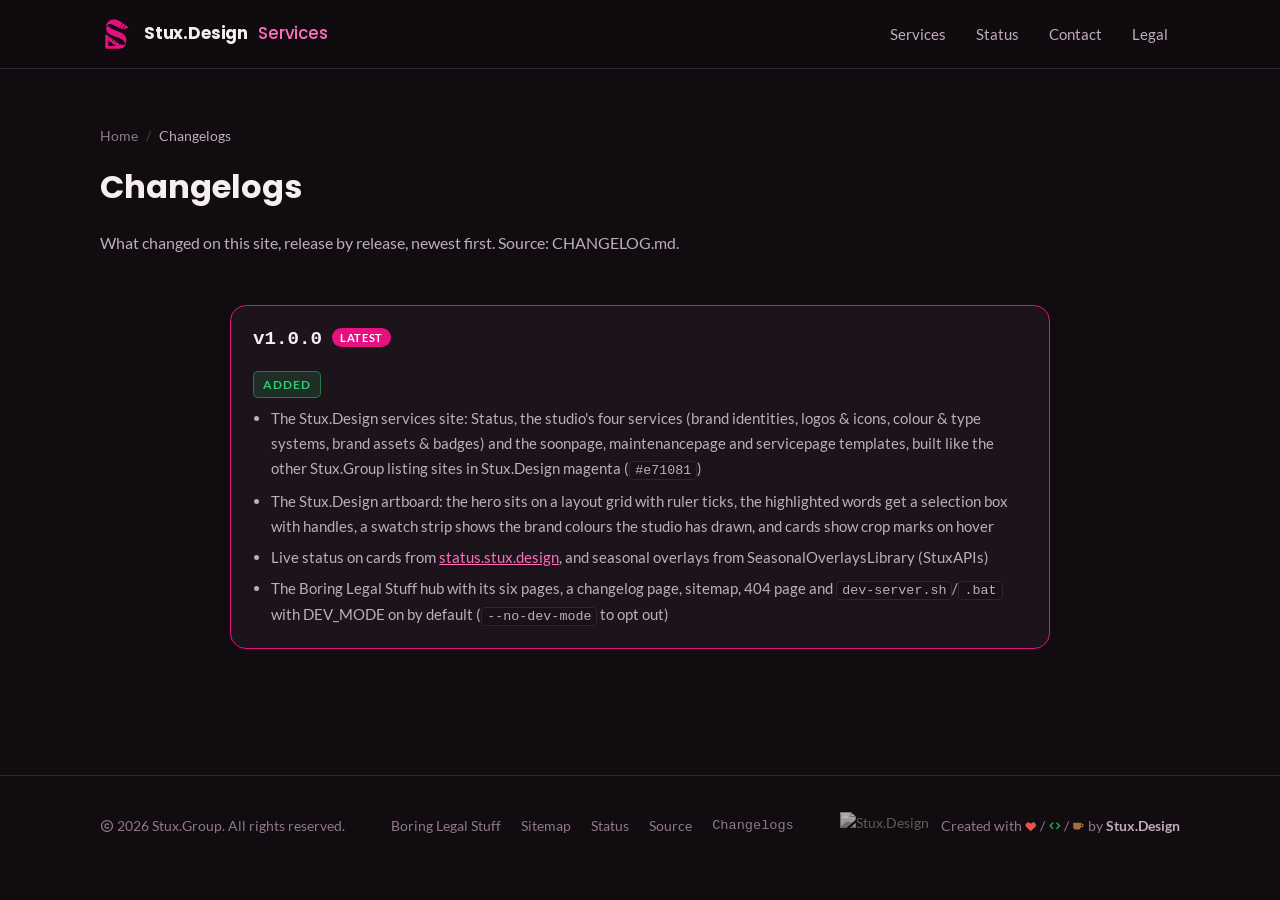
==== changelog/index.html @ e3b7bdf7 "Release v1.0.0 See CHANGELOG.md for details." ====
<!doctype html>
<html lang="en">
<head>
<meta charset="utf-8">
<meta name="viewport" content="width=device-width, initial-scale=1">
<title>Changelogs — Stux.Design Services</title>
<link rel="canonical" href="https://services.stux.design/changelogs/">
<meta name="robots" content="noindex">
<!-- /changelog/ moved to /changelogs/; keep any #hash when redirecting. -->
<script>location.replace("/changelogs/" + location.hash);</script>
<meta http-equiv="refresh" content="0; url=/changelogs/">
<meta name="theme-color" content="#0e0d12">
<style>html{color-scheme:dark}body{margin:0;background:#0e0d12;color:#f1ecf3;font:17px/1.6 system-ui,-apple-system,"Segoe UI",Roboto,sans-serif;display:grid;place-items:center;min-height:100vh;padding:16px;text-align:center}a{color:#ff6b6b}</style>
</head>
<body>
<p>The changelog has moved to <a href="/changelogs/">/changelogs/</a>.</p>
</body>
</html>
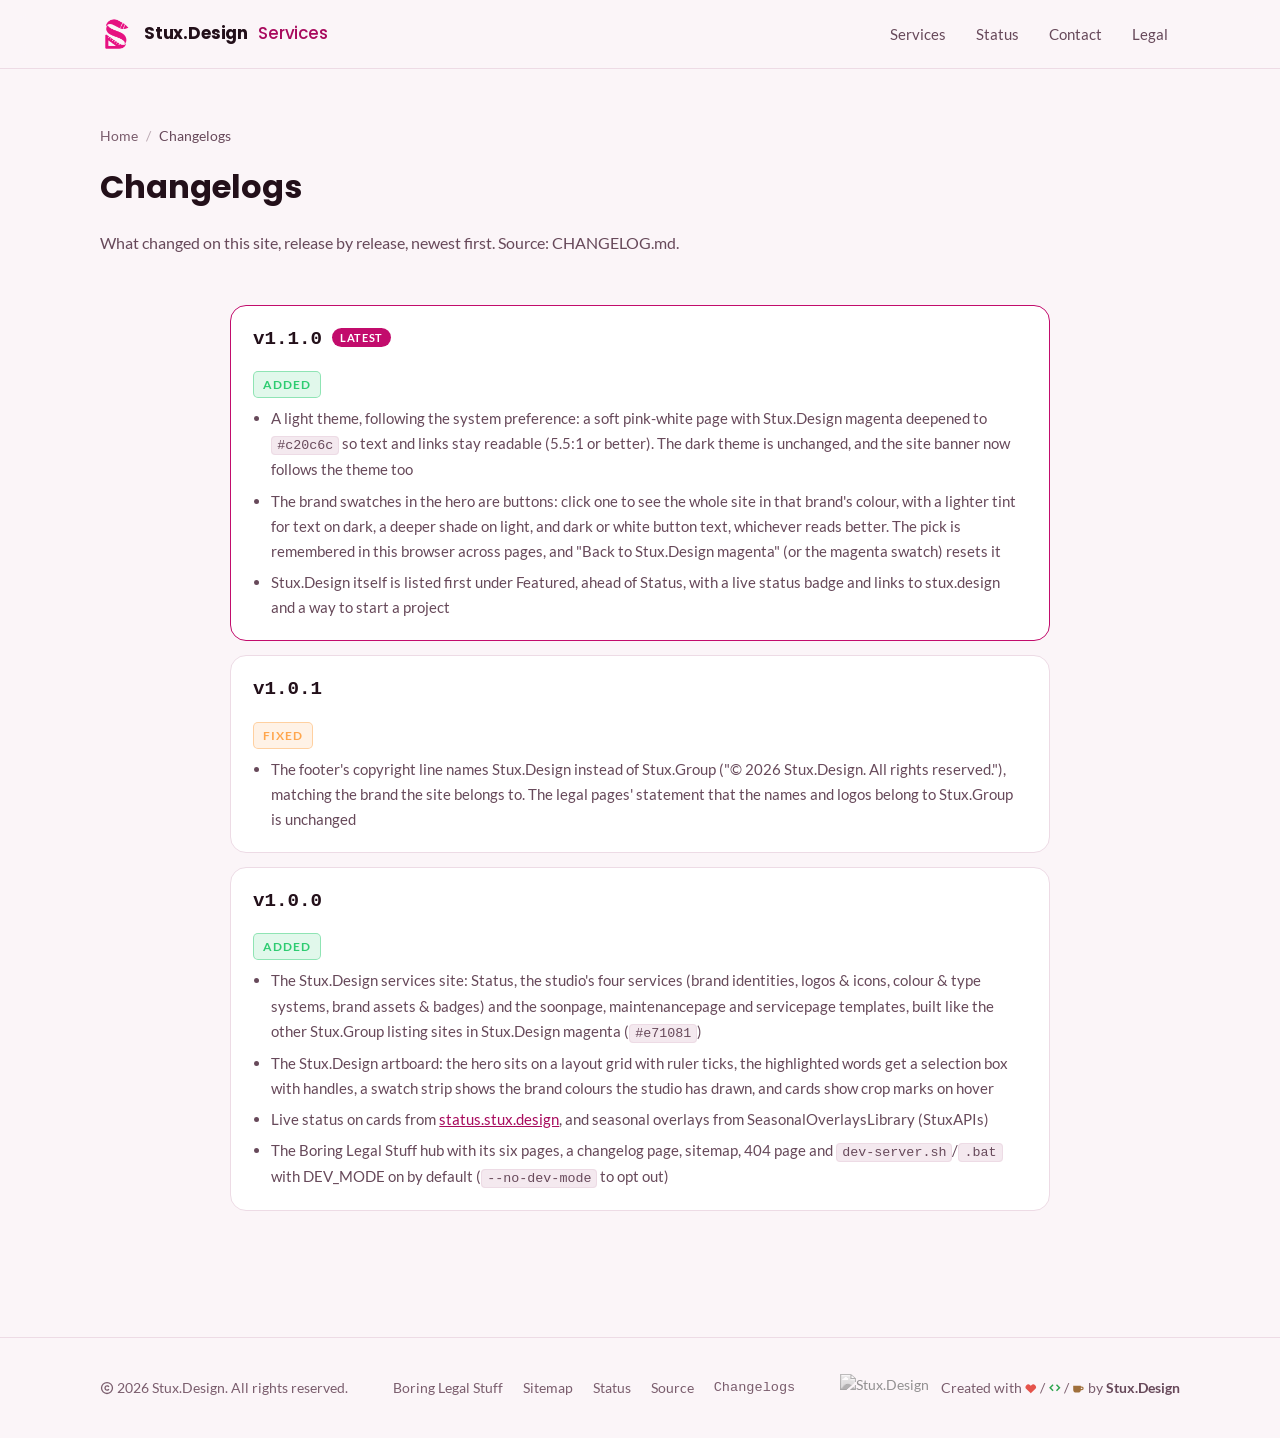
==== commit e15630ec: "Release v1.1.0 See CHANGELOG.md for details." ====
--- a/changelog/index.html
+++ b/changelog/index.html
@@ -9,7 +9,8 @@
 <!-- /changelog/ moved to /changelogs/; keep any #hash when redirecting. -->
 <script>location.replace("/changelogs/" + location.hash);</script>
 <meta http-equiv="refresh" content="0; url=/changelogs/">
-<meta name="theme-color" content="#0e0d12">
+<meta name="theme-color" content="#110c0f" media="(prefers-color-scheme: dark)">
+<meta name="theme-color" content="#fbf5f8" media="(prefers-color-scheme: light)">
 <style>html{color-scheme:dark}body{margin:0;background:#0e0d12;color:#f1ecf3;font:17px/1.6 system-ui,-apple-system,"Segoe UI",Roboto,sans-serif;display:grid;place-items:center;min-height:100vh;padding:16px;text-align:center}a{color:#ff6b6b}</style>
 </head>
 <body>
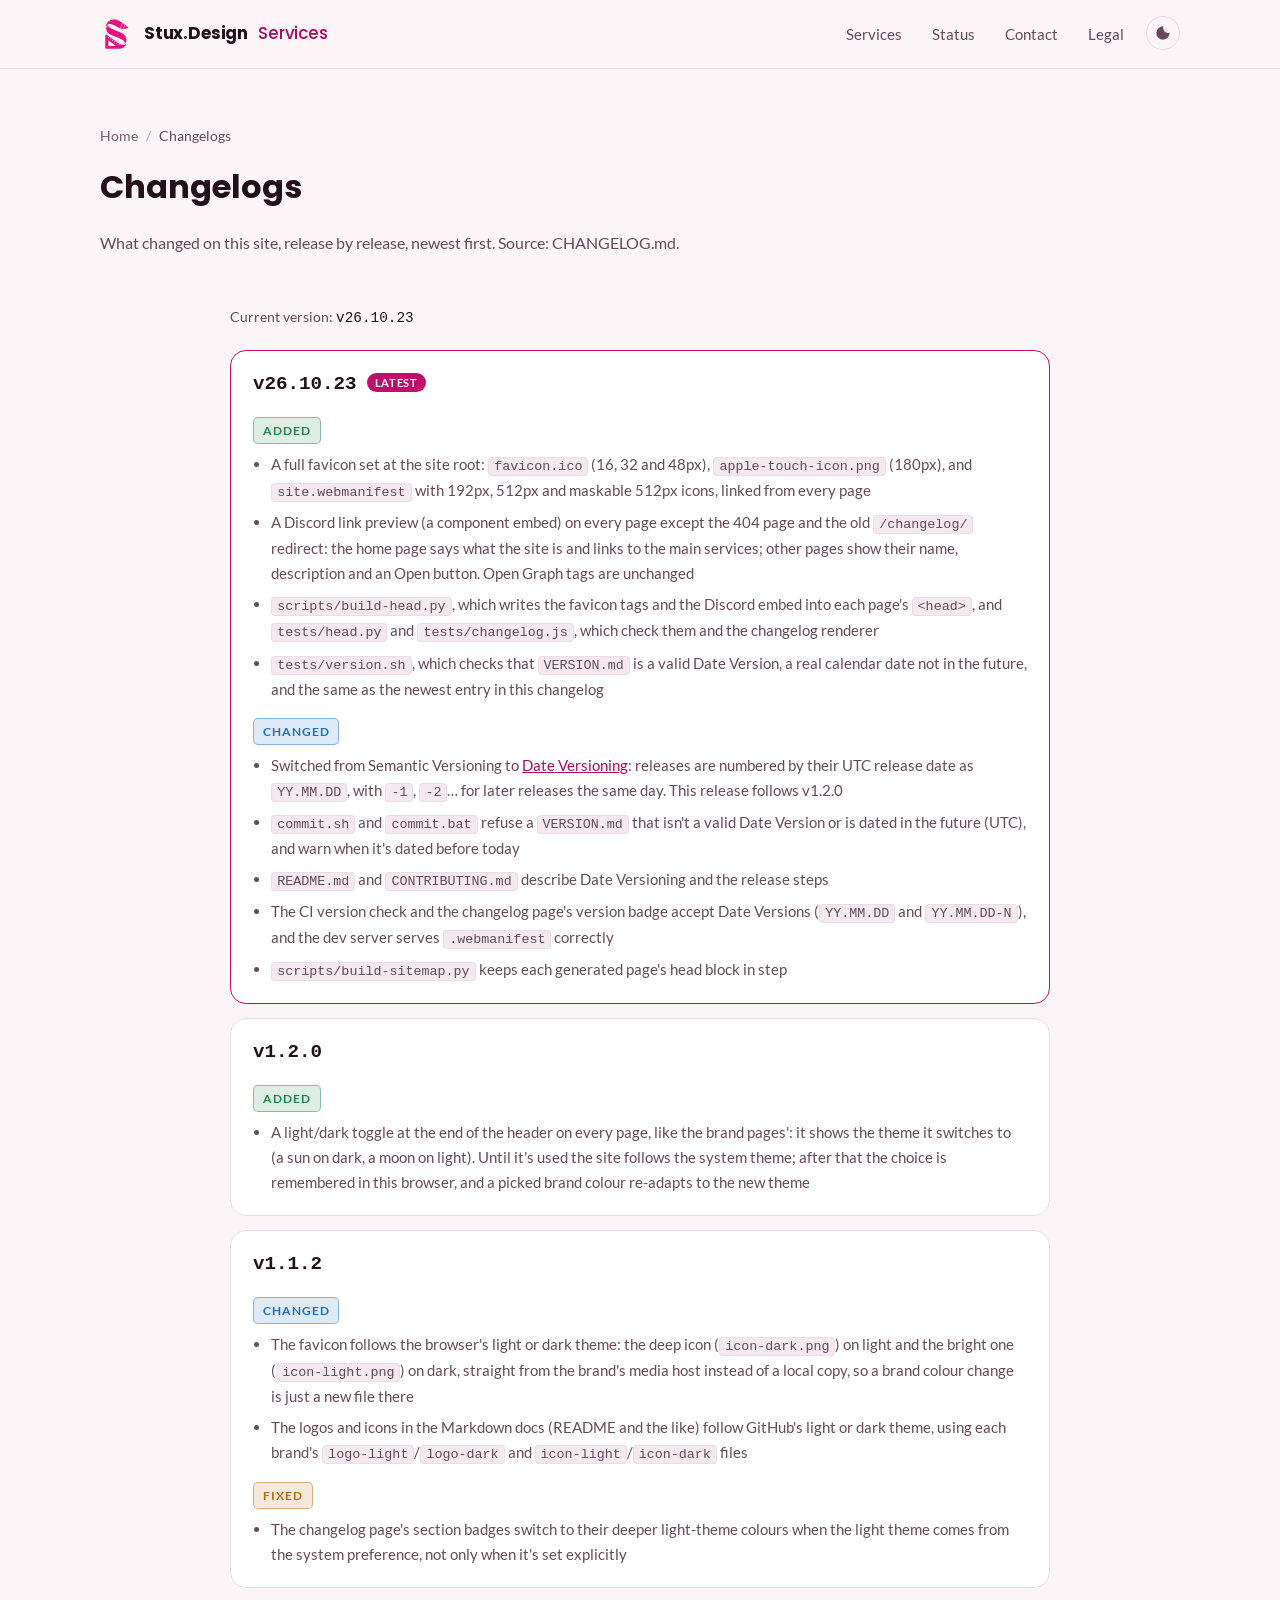
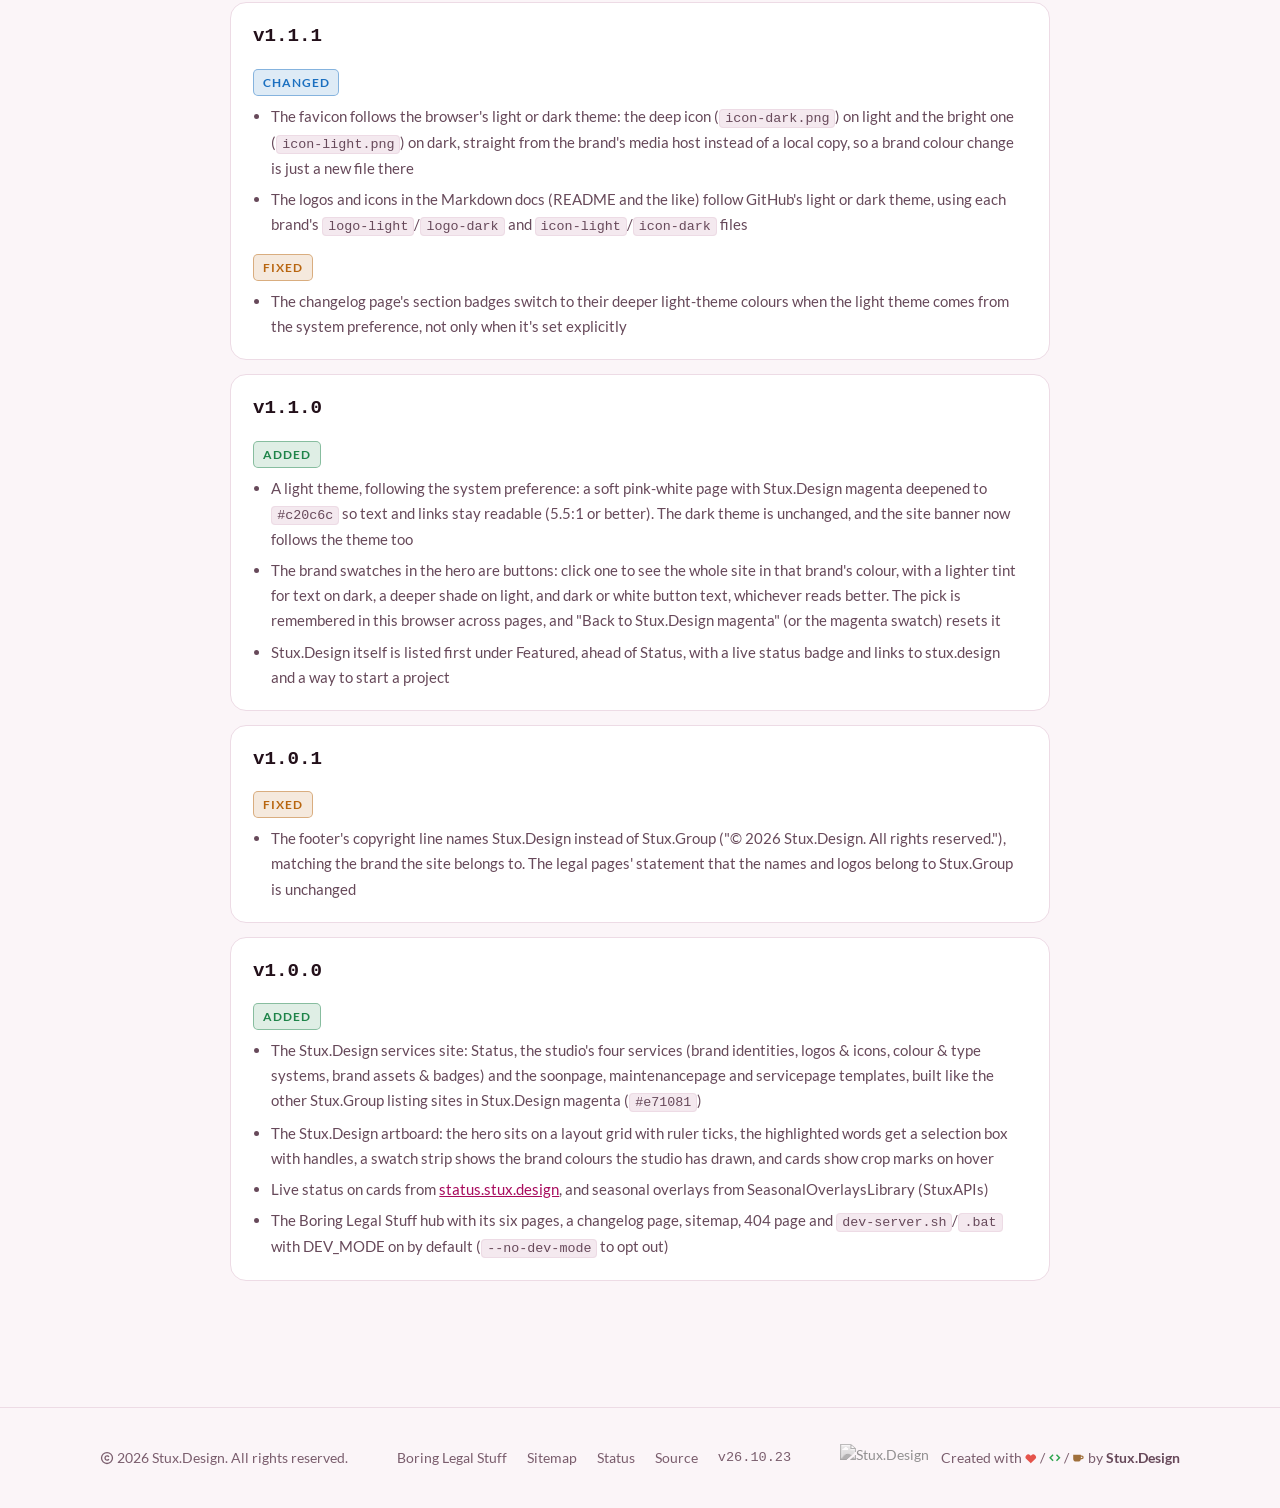
==== commit 1c58cd0c: "Release v26.10.23 See CHANGELOG.md for details." ====
--- a/changelog/index.html
+++ b/changelog/index.html
@@ -3,6 +3,12 @@
 <head>
 <meta charset="utf-8">
 <meta name="viewport" content="width=device-width, initial-scale=1">
+<!-- head:begin (scripts/build-head.py) -->
+<link rel="icon" href="/favicon.ico" sizes="48x48">
+<link rel="icon" type="image/png" sizes="512x512" href="/assets/img/icon-512.png">
+<link rel="apple-touch-icon" href="/apple-touch-icon.png">
+<link rel="manifest" href="/site.webmanifest">
+<!-- head:end -->
 <title>Changelogs — Stux.Design Services</title>
 <link rel="canonical" href="https://services.stux.design/changelogs/">
 <meta name="robots" content="noindex">
